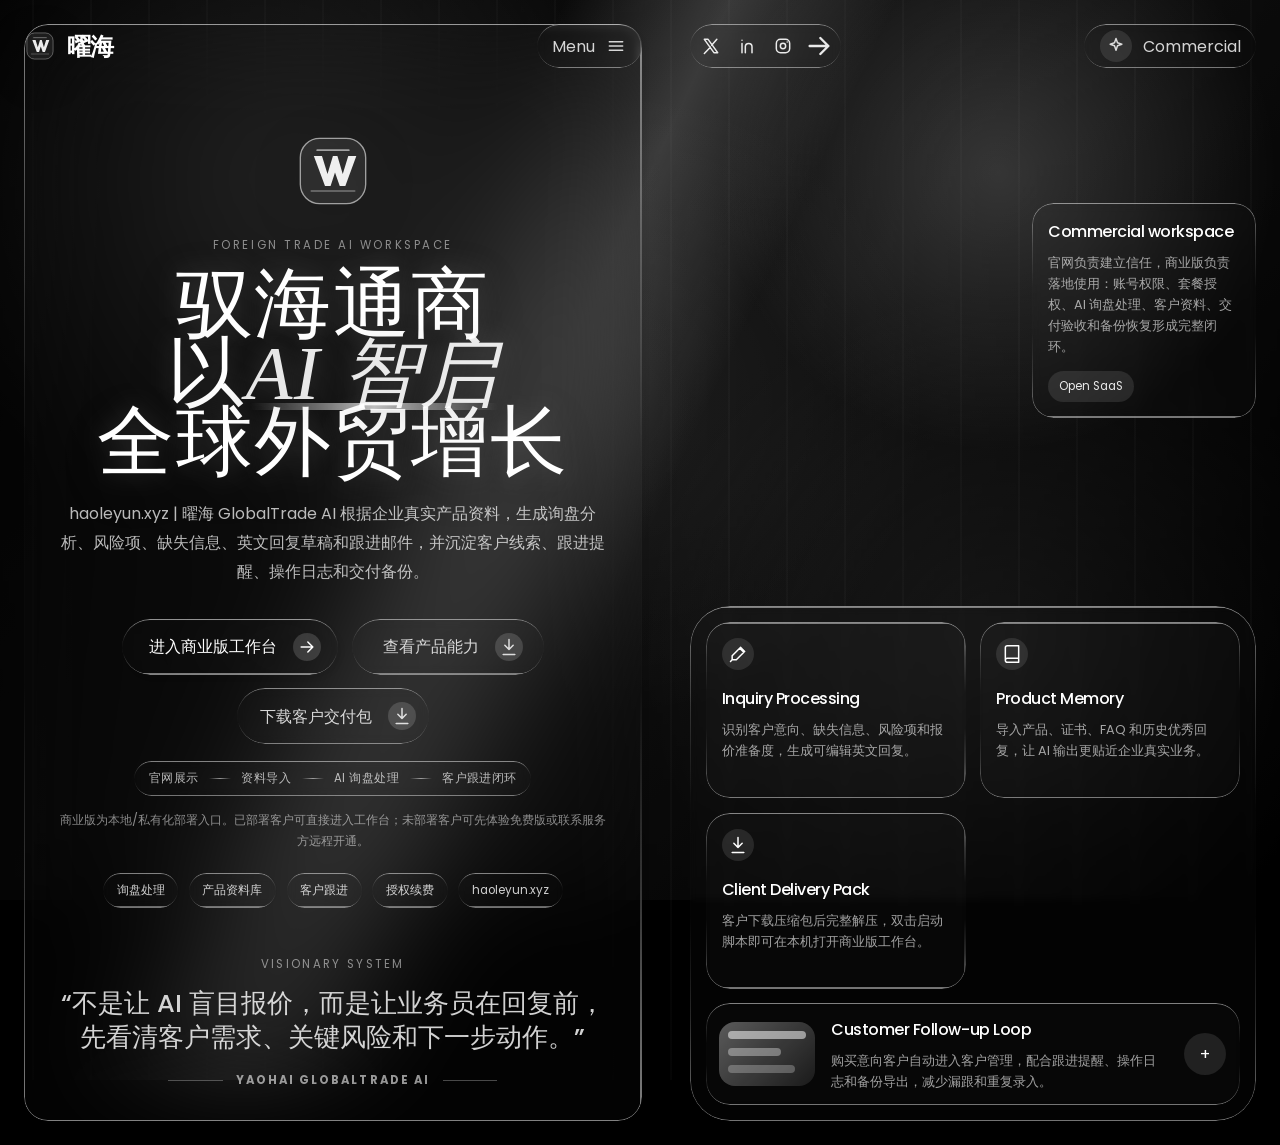
==== index.html @ 6eb07554 "Add product capability page" ====
<!doctype html>
<html lang="zh-CN">
<head>
  <meta charset="utf-8">
  <meta name="viewport" content="width=device-width, initial-scale=1">
  <title>曜海 GlobalTrade AI - 外贸业务员 AI 工作台</title>
  <meta name="description" content="曜海 GlobalTrade AI 是面向小外贸团队的外贸业务员 AI 工作台，支持询盘分析、产品资料库、英文回复、客户跟进、日志备份、本地部署，并提供企业定制 AI 智能体服务。">
  <meta name="keywords" content="曜海,GlobalTrade AI,外贸AI,外贸业务员AI,询盘处理AI,客户跟进AI,企业AI智能体定制,本地部署AI工作台,外贸SaaS">
  <meta name="robots" content="index,follow,max-image-preview:large">
  <link rel="canonical" href="https://haoleyun.xyz/">
  <meta property="og:type" content="website">
  <meta property="og:site_name" content="曜海 GlobalTrade AI">
  <meta property="og:title" content="曜海 GlobalTrade AI - 外贸业务员 AI 工作台">
  <meta property="og:description" content="根据企业真实产品资料生成询盘分析、风险项、英文回复草稿和客户跟进提醒，并支持企业定制 AI 智能体。">
  <meta property="og:url" content="https://haoleyun.xyz/">
  <meta property="og:image" content="https://haoleyun.xyz/logo.svg">
  <meta name="twitter:card" content="summary_large_image">
  <link rel="preconnect" href="https://fonts.googleapis.com">
  <link rel="preconnect" href="https://fonts.gstatic.com" crossorigin>
  <link href="https://fonts.googleapis.com/css2?family=Poppins:wght@400;500;600;700&family=Source+Serif+4:ital,wght@1,500;1,600&display=swap" rel="stylesheet">
  <link rel="stylesheet" href="./styles.css">
  <script type="application/ld+json">
  {
    "@context": "https://schema.org",
    "@type": "SoftwareApplication",
    "name": "曜海 GlobalTrade AI",
    "applicationCategory": "BusinessApplication",
    "operatingSystem": "Windows",
    "url": "https://haoleyun.xyz/",
    "description": "面向小外贸团队的外贸业务员 AI 工作台，提供询盘分析、产品资料库、英文回复、客户跟进、日志备份、本地部署和企业定制 AI 智能体服务。",
    "offers": {
      "@type": "Offer",
      "priceCurrency": "CNY",
      "availability": "https://schema.org/InStock"
    },
    "provider": {
      "@type": "Organization",
      "name": "曜海 GlobalTrade AI"
    }
  }
  </script>
</head>
<body>
  <video class="bg-video" autoplay loop muted playsinline>
    <source src="https://d8j0ntlcm91z4.cloudfront.net/user_38xzZboKViGWJOttwIXH07lWA1P/hf_20260315_073750_51473149-4350-4920-ae24-c8214286f323.mp4" type="video/mp4">
  </video>
  <div class="bg-fallback" aria-hidden="true"></div>
  <div class="shade" aria-hidden="true"></div>
  <div class="cursor-spotlight" id="cursorSpotlight" aria-hidden="true"></div>

  <main class="page">
    <section class="left-panel">
      <div class="liquid-glass-strong left-glass"></div>
      <nav class="nav">
        <a class="brand" href="#">
          <img src="./logo.svg" width="32" height="32" alt="曜海 GlobalTrade AI">
          <span>曜海</span>
        </a>
        <button class="liquid-glass nav-pill" type="button" aria-label="打开菜单">
          <span>Menu</span>
          <svg viewBox="0 0 24 24" aria-hidden="true"><path d="M4 7h16M4 12h16M4 17h16"/></svg>
        </button>
      </nav>

      <div class="hero-copy">
        <img class="hero-logo" src="./logo.svg" width="80" height="80" alt="">
        <p class="eyebrow">Foreign Trade AI Workspace</p>
        <h1 class="hero-slogan">
          驭海通商<br>
          以<em>AI 智启</em><br>
          全球外贸增长
        </h1>
        <p class="lead">
          haoleyun.xyz | 曜海 GlobalTrade AI 根据企业真实产品资料，生成询盘分析、风险项、缺失信息、英文回复草稿和跟进邮件，并沉淀客户线索、跟进提醒、操作日志和交付备份。
        </p>
        <div class="cta-row">
          <a class="liquid-glass-strong cta primary-cta commercial-link" href="http://127.0.0.1:8787/?from=website-commercial" target="_blank" rel="noopener">
            <span>进入商业版工作台</span>
            <span class="icon-circle">
              <svg viewBox="0 0 24 24" aria-hidden="true"><path d="M5 12h14M13 6l6 6-6 6"/></svg>
            </span>
          </a>
          <a class="liquid-glass cta secondary-cta" href="./product.html">
            <span>查看产品能力</span>
            <span class="icon-circle">
              <svg viewBox="0 0 24 24" aria-hidden="true"><path d="M12 3v12M7 10l5 5 5-5M5 21h14"/></svg>
            </span>
          </a>
          <a class="liquid-glass cta secondary-cta" href="./downloads/yaohai-globaltrade-ai-commercial.zip" download>
            <span>下载客户交付包</span>
            <span class="icon-circle">
              <svg viewBox="0 0 24 24" aria-hidden="true"><path d="M12 3v12M7 10l5 5 5-5M5 21h14"/></svg>
            </span>
          </a>
        </div>
        <div class="launch-strip liquid-glass" aria-label="商业版闭环">
          <span>官网展示</span>
          <i></i>
          <span>资料导入</span>
          <i></i>
          <span>AI 询盘处理</span>
          <i></i>
          <span>客户跟进闭环</span>
        </div>
        <p class="deploy-note">商业版为本地/私有化部署入口。已部署客户可直接进入工作台；未部署客户可先体验免费版或联系服务方远程开通。</p>
        <div class="pills">
          <span class="liquid-glass">询盘处理</span>
          <span class="liquid-glass">产品资料库</span>
          <span class="liquid-glass">客户跟进</span>
          <span class="liquid-glass">授权续费</span>
          <span class="liquid-glass">haoleyun.xyz</span>
        </div>
      </div>

      <footer class="quote">
        <p class="label">VISIONARY SYSTEM</p>
        <blockquote>
          “不是让 AI 盲目报价，而是让业务员在回复前，先看清客户需求、关键风险和下一步动作。”
        </blockquote>
        <div class="author"><span></span><strong>YAOHAI GLOBALTRADE AI</strong><span></span></div>
      </footer>
    </section>

    <section class="right-panel" id="product-capabilities" aria-label="产品能力展示">
      <header class="right-top">
        <div class="liquid-glass social">
          <a href="#" aria-label="Twitter"><svg viewBox="0 0 24 24"><path d="M4 4l11.5 16H20L8.5 4H4Zm15 0l-6.2 7.1M11.2 13.4L4 21"/></svg></a>
          <a href="#" aria-label="LinkedIn"><svg viewBox="0 0 24 24"><path d="M6 9v11M6 5v.1M10 20v-7a4 4 0 0 1 8 0v7"/></svg></a>
          <a href="#" aria-label="Instagram"><svg viewBox="0 0 24 24"><rect x="4" y="4" width="16" height="16" rx="5"/><circle cx="12" cy="12" r="3.2"/><path d="M17 7.2v.1"/></svg></a>
          <svg class="arrow" viewBox="0 0 24 24"><path d="M5 12h14M13 6l6 6-6 6"/></svg>
        </div>
        <button class="liquid-glass account" type="button">
          <span class="icon-circle"><svg viewBox="0 0 24 24"><path d="M12 3l1.8 5.2L19 10l-5.2 1.8L12 17l-1.8-5.2L5 10l5.2-1.8L12 3Z"/></svg></span>
          <span>Commercial</span>
        </button>
      </header>

      <article class="liquid-glass community">
        <h2>Commercial workspace</h2>
        <p>官网负责建立信任，商业版负责落地使用：账号权限、套餐授权、AI 询盘处理、客户资料、交付验收和备份恢复形成完整闭环。</p>
        <a class="mini-link commercial-link" href="http://127.0.0.1:8787/?from=website-card" target="_blank" rel="noopener">Open SaaS</a>
      </article>

      <div class="feature-wrap liquid-glass">
        <div class="feature-grid">
          <article class="liquid-glass feature">
            <span class="icon-circle"><svg viewBox="0 0 24 24"><path d="M15 4l5 5M14 5l5 5-9 9H5v-5l9-9ZM5 19l-2 2"/></svg></span>
            <h3>Inquiry Processing</h3>
            <p>识别客户意向、缺失信息、风险项和报价准备度，生成可编辑英文回复。</p>
          </article>
          <article class="liquid-glass feature">
            <span class="icon-circle"><svg viewBox="0 0 24 24"><path d="M4 19.5A2.5 2.5 0 0 1 6.5 17H20M4 4.5A2.5 2.5 0 0 1 6.5 2H20v20H6.5A2.5 2.5 0 0 1 4 19.5v-15Z"/></svg></span>
            <h3>Product Memory</h3>
            <p>导入产品、证书、FAQ 和历史优秀回复，让 AI 输出更贴近企业真实业务。</p>
          </article>
          <article class="liquid-glass feature">
            <span class="icon-circle"><svg viewBox="0 0 24 24"><path d="M12 3v12M7 10l5 5 5-5M5 21h14"/></svg></span>
            <h3>Client Delivery Pack</h3>
            <p>客户下载压缩包后完整解压，双击启动脚本即可在本机打开商业版工作台。</p>
          </article>
        </div>
        <article class="liquid-glass bottom-card">
          <div class="mini-screen" aria-hidden="true">
            <span></span><span></span><span></span>
          </div>
          <div>
            <h3>Customer Follow-up Loop</h3>
            <p>购买意向客户自动进入客户管理，配合跟进提醒、操作日志和备份导出，减少漏跟和重复录入。</p>
          </div>
          <a class="plus commercial-link" href="http://127.0.0.1:8787/?from=website-loop" target="_blank" rel="noopener" aria-label="进入商业版">+</a>
        </article>
      </div>
    </section>
  </main>

  <div class="commercial-modal" id="commercialModal" aria-hidden="true">
    <div class="commercial-card liquid-glass-strong" role="dialog" aria-modal="true" aria-labelledby="commercialModalTitle">
      <button class="modal-close" id="commercialClose" type="button" aria-label="关闭">×</button>
      <p class="eyebrow">Commercial Access</p>
      <h2 id="commercialModalTitle">商业版需要先完成本地部署</h2>
      <p>如果这台电脑已经启动曜海商业版服务，可以继续进入本机工作台；如果尚未部署，可先查看产品能力，或联系服务方获取客户交付包与远程开通支持。</p>
      <div class="contact-grid">
        <span>微信：ch13953053768</span>
        <span>微信：z13793338248</span>
        <span>电话：13793338248</span>
      </div>
      <div class="modal-actions">
        <a class="liquid-glass-strong cta primary-cta" id="continueCommercial" href="http://127.0.0.1:8787/?from=website-modal" target="_blank" rel="noopener">
          <span>已部署，继续进入</span>
          <span class="icon-circle"><svg viewBox="0 0 24 24" aria-hidden="true"><path d="M5 12h14M13 6l6 6-6 6"/></svg></span>
        </a>
        <a class="liquid-glass cta secondary-cta" href="./product.html">
          <span>查看产品能力</span>
          <span class="icon-circle"><svg viewBox="0 0 24 24" aria-hidden="true"><path d="M12 3v12M7 10l5 5 5-5M5 21h14"/></svg></span>
        </a>
        <a class="liquid-glass cta secondary-cta" href="./downloads/yaohai-globaltrade-ai-commercial.zip" download>
          <span>下载客户交付包</span>
          <span class="icon-circle"><svg viewBox="0 0 24 24" aria-hidden="true"><path d="M12 3v12M7 10l5 5 5-5M5 21h14"/></svg></span>
        </a>
      </div>
    </div>
  </div>

  <script src="./spotlight.js"></script>
  <script src="./commercial-link.js"></script>
</body>
</html>
---- styles.css ----
:root {
  --radius: 1rem;
  --background: 0 0% 0%;
  --foreground: 0 0% 100%;
  --muted: 0 0% 80%;
  --dim: 0 0% 60%;
  --faint: 0 0% 50%;
  --font-display: "Poppins", "Microsoft YaHei", sans-serif;
  --font-serif: "Source Serif 4", Georgia, serif;
  --font-calligraphy: "叶根友行书", "叶根友毛笔行书2.0版", "YeGenYou", "STXingkai", "华文行楷", "KaiTi", serif;
}

* {
  box-sizing: border-box;
}

html,
body {
  width: 100%;
  min-height: 100%;
}

body {
  margin: 0;
  overflow-x: hidden;
  color: hsl(var(--foreground));
  font-family: var(--font-display);
  background: hsl(var(--background));
}

a {
  color: inherit;
  text-decoration: none;
}

button {
  font: inherit;
}

svg {
  width: 20px;
  height: 20px;
  fill: none;
  stroke: currentColor;
  stroke-width: 1.8;
  stroke-linecap: round;
  stroke-linejoin: round;
}

.bg-video,
.bg-fallback,
.shade,
.cursor-spotlight {
  position: fixed;
  inset: 0;
}

.shade::before,
.shade::after {
  content: "";
  position: absolute;
  inset: -20%;
  pointer-events: none;
}

.shade::before {
  background:
    linear-gradient(115deg, transparent 0 38%, rgba(255,255,255,.18) 45%, transparent 52%),
    repeating-linear-gradient(90deg, transparent 0 56px, rgba(255,255,255,.045) 57px, transparent 58px);
  mix-blend-mode: screen;
  animation: techSweep 7s linear infinite;
}

.shade::after {
  background:
    radial-gradient(circle at 70% 28%, rgba(255,255,255,.16), transparent 18%),
    linear-gradient(180deg, transparent, rgba(0,0,0,.45));
  mix-blend-mode: screen;
}

@keyframes techSweep {
  from { transform: translateX(-28%) skewX(-8deg); }
  to { transform: translateX(28%) skewX(-8deg); }
}

.bg-video {
  z-index: 0;
  width: 100%;
  height: 100%;
  object-fit: cover;
  filter: grayscale(1) contrast(1.08) brightness(.72);
}

.bg-fallback {
  z-index: -1;
  background:
    radial-gradient(circle at 20% 20%, rgba(255,255,255,.20), transparent 28%),
    radial-gradient(circle at 78% 72%, rgba(255,255,255,.12), transparent 30%),
    linear-gradient(135deg, #050505, #1a1a1a 52%, #000);
}

.shade {
  z-index: 1;
  background:
    linear-gradient(90deg, rgba(0,0,0,.58), rgba(0,0,0,.14) 54%, rgba(0,0,0,.48)),
    radial-gradient(circle at 48% 45%, rgba(255,255,255,.06), transparent 38%);
  pointer-events: none;
}

.cursor-spotlight {
  --spotlight-x: -999px;
  --spotlight-y: -999px;
  z-index: 2;
  pointer-events: none;
  opacity: 0;
  transition: opacity .28s ease;
  background:
    radial-gradient(
      300px circle at var(--spotlight-x) var(--spotlight-y),
      rgba(255,255,255,.34) 0%,
      rgba(255,255,255,.25) 34%,
      rgba(255,255,255,.13) 52%,
      rgba(255,255,255,.05) 70%,
      transparent 100%
    );
  mix-blend-mode: screen;
  backdrop-filter: brightness(1.24) contrast(1.05) saturate(1.08);
  -webkit-mask-image:
    radial-gradient(
      300px circle at var(--spotlight-x) var(--spotlight-y),
      rgba(0,0,0,1) 0%,
      rgba(0,0,0,1) 38%,
      rgba(0,0,0,.78) 56%,
      rgba(0,0,0,.28) 78%,
      transparent 100%
    );
  mask-image:
    radial-gradient(
      300px circle at var(--spotlight-x) var(--spotlight-y),
      rgba(0,0,0,1) 0%,
      rgba(0,0,0,1) 38%,
      rgba(0,0,0,.78) 56%,
      rgba(0,0,0,.28) 78%,
      transparent 100%
    );
}

.cursor-spotlight.is-active {
  opacity: 1;
}

.page {
  position: relative;
  z-index: 10;
  display: flex;
  min-height: 100vh;
}

.left-panel,
.right-panel {
  position: relative;
  min-height: 100vh;
  padding: 1.5rem;
}

.left-panel {
  width: 52%;
  display: flex;
  flex-direction: column;
}

.right-panel {
  width: 48%;
  display: flex;
  flex-direction: column;
}

.liquid-glass,
.liquid-glass-strong {
  position: relative;
  overflow: hidden;
  border: none;
  isolation: isolate;
  background: rgba(255, 255, 255, 0.01);
  background-blend-mode: luminosity;
}

.liquid-glass {
  backdrop-filter: blur(4px);
  box-shadow: inset 0 1px 1px rgba(255,255,255,0.1);
}

.liquid-glass-strong {
  backdrop-filter: blur(50px);
  box-shadow: 4px 4px 4px rgba(0,0,0,0.05), inset 0 1px 1px rgba(255,255,255,0.15);
}

.liquid-glass::before,
.liquid-glass-strong::before {
  content: "";
  position: absolute;
  inset: 0;
  z-index: -1;
  padding: 1.4px;
  border-radius: inherit;
  pointer-events: none;
  -webkit-mask:
    linear-gradient(#fff 0 0) content-box,
    linear-gradient(#fff 0 0);
  -webkit-mask-composite: xor;
  mask-composite: exclude;
}

.liquid-glass::before {
  background: linear-gradient(180deg, rgba(255,255,255,0.45) 0%, rgba(255,255,255,0.15) 20%, transparent 40%, transparent 60%, rgba(255,255,255,0.15) 80%, rgba(255,255,255,0.45) 100%);
}

.liquid-glass-strong::before {
  background: linear-gradient(180deg, rgba(255,255,255,0.5) 0%, rgba(255,255,255,0.2) 20%, transparent 40%, transparent 60%, rgba(255,255,255,0.2) 80%, rgba(255,255,255,0.5) 100%);
}

.left-glass {
  position: absolute;
  inset: 1.5rem;
  z-index: -1;
  border-radius: 1.5rem;
}

.nav,
.right-top {
  display: flex;
  align-items: center;
  justify-content: space-between;
  gap: 1rem;
}

.brand {
  display: inline-flex;
  align-items: center;
  gap: .7rem;
  font-size: 1.5rem;
  font-weight: 600;
  letter-spacing: -0.06em;
}

.brand img,
.hero-logo {
  filter: drop-shadow(0 12px 28px rgba(0,0,0,.32));
}

.nav-pill,
.account,
.social {
  display: inline-flex;
  align-items: center;
  justify-content: center;
  gap: .7rem;
  min-height: 44px;
  padding: 0 .95rem;
  border-radius: 999px;
  color: rgba(255,255,255,.82);
  background-color: transparent;
  cursor: pointer;
  transition: transform .22s ease, color .22s ease;
}

.nav-pill:hover,
.account:hover,
.social a:hover,
.cta:hover,
.plus:hover {
  transform: scale(1.05);
}

.nav-pill:active,
.account:active,
.cta:active,
.plus:active {
  transform: scale(.95);
}

.hero-copy {
  flex: 1;
  display: flex;
  flex-direction: column;
  align-items: center;
  justify-content: center;
  text-align: center;
  padding: 7vh 2rem 3rem;
}

.hero-logo {
  width: 80px;
  height: 80px;
  margin-bottom: 1.6rem;
}

.eyebrow {
  margin: 0 0 1rem;
  color: rgba(255,255,255,.5);
  font-size: .72rem;
  letter-spacing: .22em;
  text-transform: uppercase;
}

h1 {
  max-width: 850px;
  margin: 0;
  color: #fff;
  font-size: clamp(3.8rem, 6vw, 6rem);
  line-height: .9;
  font-weight: 500;
  letter-spacing: -0.06em;
}

.hero-slogan {
  font-family: var(--font-calligraphy);
  font-weight: 500;
  letter-spacing: .02em;
  text-shadow:
    0 0 24px rgba(255,255,255,.18),
    0 12px 42px rgba(0,0,0,.38);
}

.hero-slogan em {
  position: relative;
  font-family: var(--font-calligraphy);
  color: rgba(255,255,255,.9);
}

.hero-slogan em::after {
  content: "";
  position: absolute;
  left: 2%;
  right: 0;
  bottom: .08em;
  height: .08em;
  background: linear-gradient(90deg, transparent, rgba(255,255,255,.7), transparent);
  filter: blur(.5px);
}

h1 em,
h2 em,
h3 em {
  font-family: var(--font-serif);
  color: rgba(255,255,255,.8);
  font-style: italic;
}

.lead {
  max-width: 690px;
  margin: 1.45rem auto 0;
  color: rgba(255,255,255,.72);
  line-height: 1.8;
  font-size: 1rem;
}

.cta-row {
  display: flex;
  flex-wrap: wrap;
  justify-content: center;
  gap: .85rem;
  margin-top: 2rem;
}

.cta {
  display: inline-flex;
  align-items: center;
  justify-content: center;
  gap: 1rem;
  min-height: 56px;
  padding: .55rem .72rem .55rem 1.35rem;
  border-radius: 999px;
  color: #fff;
  transition: transform .22s ease;
}

.primary-cta {
  min-width: 13.5rem;
}

.secondary-cta {
  min-width: 12rem;
  color: rgba(255,255,255,.82);
}

.icon-circle {
  width: 2rem;
  height: 2rem;
  display: inline-flex;
  align-items: center;
  justify-content: center;
  flex: 0 0 auto;
  border-radius: 999px;
  background: rgba(255,255,255,.1);
}

.cta .icon-circle {
  width: 1.75rem;
  height: 1.75rem;
  background: rgba(255,255,255,.15);
}

.launch-strip {
  display: inline-flex;
  align-items: center;
  justify-content: center;
  gap: .65rem;
  margin-top: 1.05rem;
  padding: .58rem .9rem;
  border-radius: 999px;
  color: rgba(255,255,255,.7);
  font-size: .72rem;
  letter-spacing: .04em;
}

.launch-strip i {
  width: 22px;
  height: 1px;
  background: linear-gradient(90deg, transparent, rgba(255,255,255,.55), transparent);
}

.deploy-note {
  max-width: 620px;
  margin: .78rem auto 0;
  color: rgba(255,255,255,.52);
  font-size: .78rem;
  line-height: 1.7;
}

.pills {
  display: flex;
  flex-wrap: wrap;
  justify-content: center;
  gap: .65rem;
  margin-top: 1.35rem;
}

.pills span {
  padding: .56rem .86rem;
  border-radius: 999px;
  color: rgba(255,255,255,.8);
  font-size: .74rem;
}

.quote {
  padding: 0 2rem 2rem;
  text-align: center;
}

.quote .label {
  margin: 0 0 .8rem;
  color: rgba(255,255,255,.5);
  font-size: .72rem;
  letter-spacing: .2em;
}

blockquote {
  max-width: 680px;
  margin: 0 auto;
  color: rgba(255,255,255,.82);
  font-size: clamp(1.25rem, 2vw, 1.85rem);
  line-height: 1.35;
  font-weight: 500;
}

.author {
  display: flex;
  align-items: center;
  justify-content: center;
  gap: .8rem;
  margin-top: 1.1rem;
  color: rgba(255,255,255,.58);
  font-size: .72rem;
  letter-spacing: .18em;
}

.author span {
  width: 3.4rem;
  height: 1px;
  background: rgba(255,255,255,.28);
}

.social {
  gap: .25rem;
  padding: .35rem;
}

.social a,
.arrow {
  width: 2rem;
  height: 2rem;
  display: inline-flex;
  align-items: center;
  justify-content: center;
  color: rgba(255,255,255,.9);
  transition: transform .22s ease, color .22s ease;
}

.social a:hover {
  color: rgba(255,255,255,.78);
}

.community {
  width: 14rem;
  margin-top: 15vh;
  margin-left: auto;
  padding: 1rem;
  border-radius: 1.35rem;
}

.community h2,
.feature h3,
.bottom-card h3 {
  margin: 0;
  font-size: 1rem;
  font-weight: 500;
  letter-spacing: -0.03em;
}

.community p,
.feature p,
.bottom-card p {
  margin: .5rem 0 0;
  color: rgba(255,255,255,.62);
  font-size: .8rem;
  line-height: 1.65;
}

.mini-link {
  display: inline-flex;
  margin-top: .85rem;
  padding: .42rem .68rem;
  border-radius: 999px;
  color: rgba(255,255,255,.9);
  font-size: .72rem;
  background: rgba(255,255,255,.1);
  transition: transform .22s ease, background .22s ease;
}

.mini-link:hover {
  transform: translateY(-1px);
  background: rgba(255,255,255,.16);
}

.feature-wrap {
  margin-top: auto;
  padding: 1rem;
  border-radius: 2.5rem;
}

.feature-grid {
  display: grid;
  grid-template-columns: 1fr 1fr;
  gap: .9rem;
}

.feature {
  min-height: 11rem;
  padding: 1rem;
  border-radius: 1.5rem;
}

.feature .icon-circle {
  margin-bottom: 1rem;
}

.bottom-card {
  display: grid;
  grid-template-columns: 96px 1fr 42px;
  gap: 1rem;
  align-items: center;
  margin-top: .9rem;
  padding: .85rem;
  border-radius: 1.5rem;
}

.mini-screen {
  width: 96px;
  height: 64px;
  display: grid;
  gap: 5px;
  padding: .55rem;
  border-radius: 1rem;
  background:
    linear-gradient(135deg, rgba(255,255,255,.28), transparent),
    rgba(255,255,255,.08);
}

.mini-screen span {
  display: block;
  height: 8px;
  border-radius: 999px;
  background: rgba(255,255,255,.52);
}

.mini-screen span:nth-child(2) {
  width: 68%;
  background: rgba(255,255,255,.35);
}

.mini-screen span:nth-child(3) {
  width: 86%;
  background: rgba(255,255,255,.25);
}

.plus {
  width: 42px;
  height: 42px;
  display: inline-flex;
  align-items: center;
  justify-content: center;
  border: none;
  border-radius: 999px;
  color: #fff;
  background: rgba(255,255,255,.1);
  cursor: pointer;
  transition: transform .22s ease;
}

.commercial-modal {
  position: fixed;
  inset: 0;
  z-index: 80;
  display: grid;
  place-items: center;
  padding: 1.25rem;
  background: rgba(0,0,0,.58);
  backdrop-filter: blur(14px);
  opacity: 0;
  pointer-events: none;
  transition: opacity .22s ease;
}

.commercial-modal.is-open {
  opacity: 1;
  pointer-events: auto;
}

.commercial-card {
  width: min(100%, 620px);
  padding: 1.45rem;
  border-radius: 1.5rem;
  color: #fff;
  transform: translateY(14px) scale(.98);
  transition: transform .22s ease;
}

.commercial-modal.is-open .commercial-card {
  transform: translateY(0) scale(1);
}

.commercial-card h2 {
  margin: 0;
  font-size: clamp(1.6rem, 4vw, 2.35rem);
  font-weight: 500;
  letter-spacing: -0.04em;
}

.commercial-card p:not(.eyebrow) {
  margin: 1rem 0 0;
  color: rgba(255,255,255,.72);
  line-height: 1.8;
}

.modal-close {
  position: absolute;
  top: .9rem;
  right: .9rem;
  width: 42px;
  height: 42px;
  border: none;
  border-radius: 999px;
  color: #fff;
  background: rgba(255,255,255,.1);
  cursor: pointer;
}

.contact-grid {
  display: grid;
  grid-template-columns: repeat(3, 1fr);
  gap: .65rem;
  margin-top: 1.1rem;
}

.contact-grid span {
  min-height: 44px;
  display: flex;
  align-items: center;
  justify-content: center;
  padding: .55rem .7rem;
  border-radius: 999px;
  color: rgba(255,255,255,.78);
  background: rgba(255,255,255,.08);
  font-size: .82rem;
}

.modal-actions {
  display: flex;
  flex-wrap: wrap;
  gap: .8rem;
  margin-top: 1.25rem;
}

@media (max-width: 1024px) {
  .page {
    display: block;
  }

  .left-panel {
    width: 100%;
    min-height: 100vh;
    padding: 1rem;
  }

  .left-glass {
    inset: 1rem;
    border-radius: 1.35rem;
  }

  .right-panel {
    display: none;
  }

  .hero-copy {
    padding-inline: 1.25rem;
  }

  .cta-row {
    width: 100%;
  }

  .cta {
    min-width: min(100%, 18rem);
  }

  h1 {
    font-size: clamp(3.05rem, 14vw, 5.1rem);
  }
}

@media (max-width: 560px) {
  .brand span {
    font-size: 1.2rem;
  }

  .nav-pill span {
    display: none;
  }

  .quote {
    padding-inline: 1.1rem;
  }

  .launch-strip {
    width: 100%;
    max-width: 21rem;
    gap: .42rem;
    padding-inline: .65rem;
    font-size: .66rem;
  }

  .launch-strip i {
    width: 12px;
  }

  .deploy-note {
    font-size: .72rem;
  }

  .contact-grid {
    grid-template-columns: 1fr;
  }

  .modal-actions .cta {
    width: 100%;
  }

  .author span {
    width: 1.7rem;
  }
}
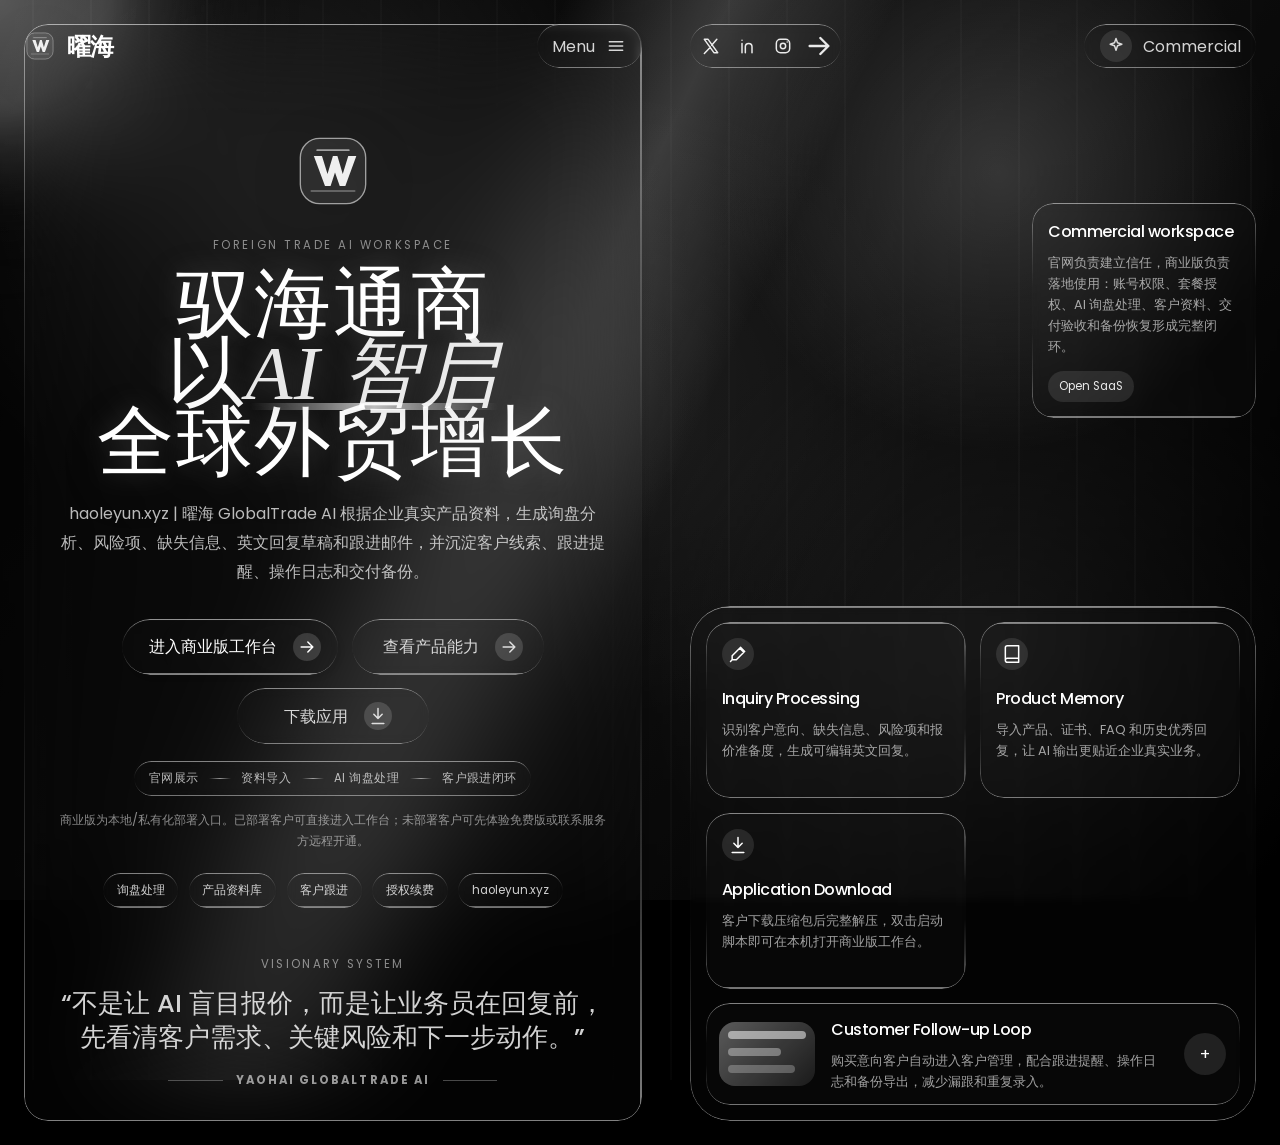
==== commit 17571154: "Polish product page and download copy" ====
--- a/index.html
+++ b/index.html
@@ -80,14 +80,14 @@
               <svg viewBox="0 0 24 24" aria-hidden="true"><path d="M5 12h14M13 6l6 6-6 6"/></svg>
             </span>
           </a>
-          <a class="liquid-glass cta secondary-cta" href="./product.html">
+          <a class="liquid-glass cta secondary-cta" href="./product">
             <span>查看产品能力</span>
             <span class="icon-circle">
-              <svg viewBox="0 0 24 24" aria-hidden="true"><path d="M12 3v12M7 10l5 5 5-5M5 21h14"/></svg>
+              <svg viewBox="0 0 24 24" aria-hidden="true"><path d="M5 12h14M13 6l6 6-6 6"/></svg>
             </span>
           </a>
           <a class="liquid-glass cta secondary-cta" href="./downloads/yaohai-globaltrade-ai-commercial.zip" download>
-            <span>下载客户交付包</span>
+            <span>下载应用</span>
             <span class="icon-circle">
               <svg viewBox="0 0 24 24" aria-hidden="true"><path d="M12 3v12M7 10l5 5 5-5M5 21h14"/></svg>
             </span>
@@ -155,7 +155,7 @@
           </article>
           <article class="liquid-glass feature">
             <span class="icon-circle"><svg viewBox="0 0 24 24"><path d="M12 3v12M7 10l5 5 5-5M5 21h14"/></svg></span>
-            <h3>Client Delivery Pack</h3>
+            <h3>Application Download</h3>
             <p>客户下载压缩包后完整解压，双击启动脚本即可在本机打开商业版工作台。</p>
           </article>
         </div>
@@ -178,7 +178,7 @@
       <button class="modal-close" id="commercialClose" type="button" aria-label="关闭">×</button>
       <p class="eyebrow">Commercial Access</p>
       <h2 id="commercialModalTitle">商业版需要先完成本地部署</h2>
-      <p>如果这台电脑已经启动曜海商业版服务，可以继续进入本机工作台；如果尚未部署，可先查看产品能力，或联系服务方获取客户交付包与远程开通支持。</p>
+      <p>如果这台电脑已经启动曜海商业版服务，可以继续进入本机工作台；如果尚未部署，可先查看产品能力，或联系服务方获取应用安装包与远程开通支持。</p>
       <div class="contact-grid">
         <span>微信：ch13953053768</span>
         <span>微信：z13793338248</span>
@@ -189,12 +189,12 @@
           <span>已部署，继续进入</span>
           <span class="icon-circle"><svg viewBox="0 0 24 24" aria-hidden="true"><path d="M5 12h14M13 6l6 6-6 6"/></svg></span>
         </a>
-        <a class="liquid-glass cta secondary-cta" href="./product.html">
+        <a class="liquid-glass cta secondary-cta" href="./product">
           <span>查看产品能力</span>
-          <span class="icon-circle"><svg viewBox="0 0 24 24" aria-hidden="true"><path d="M12 3v12M7 10l5 5 5-5M5 21h14"/></svg></span>
+          <span class="icon-circle"><svg viewBox="0 0 24 24" aria-hidden="true"><path d="M5 12h14M13 6l6 6-6 6"/></svg></span>
         </a>
         <a class="liquid-glass cta secondary-cta" href="./downloads/yaohai-globaltrade-ai-commercial.zip" download>
-          <span>下载客户交付包</span>
+          <span>下载应用</span>
           <span class="icon-circle"><svg viewBox="0 0 24 24" aria-hidden="true"><path d="M12 3v12M7 10l5 5 5-5M5 21h14"/></svg></span>
         </a>
       </div>
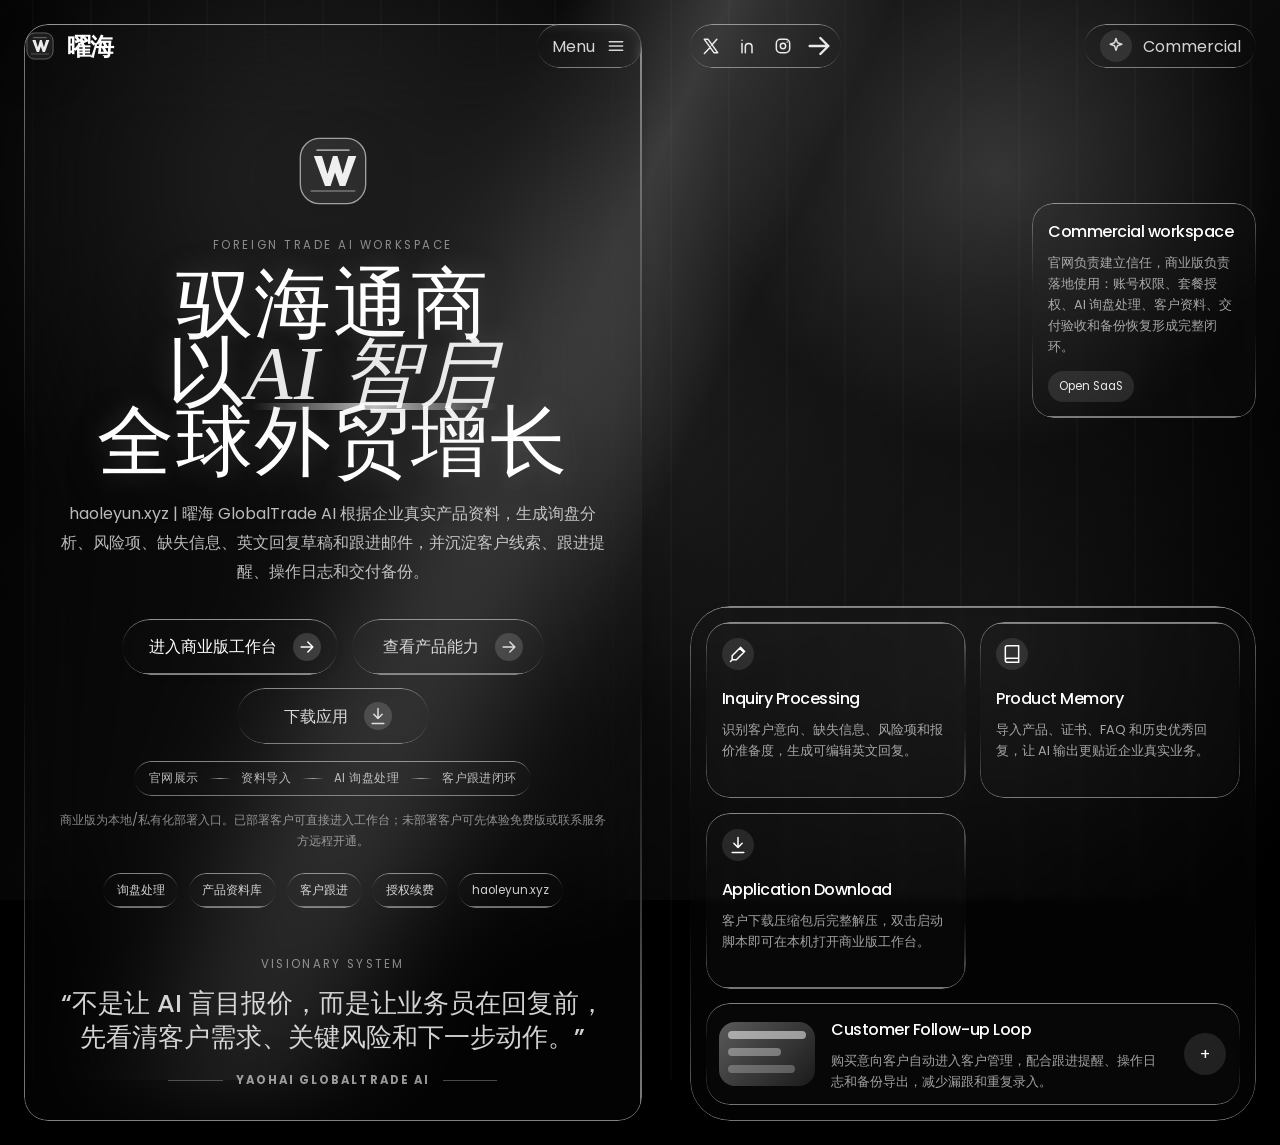
==== commit b5415e23: "Upgrade commercial package to V1.0.9" ====
--- a/index.html
+++ b/index.html
@@ -86,7 +86,7 @@
               <svg viewBox="0 0 24 24" aria-hidden="true"><path d="M5 12h14M13 6l6 6-6 6"/></svg>
             </span>
           </a>
-          <a class="liquid-glass cta secondary-cta" href="./downloads/yaohai-globaltrade-ai-commercial.zip" download>
+          <a class="liquid-glass cta secondary-cta" href="./downloads/YaoHai_GlobalTrade_AI_Commercial_V1.0.9.zip" download>
             <span>下载应用</span>
             <span class="icon-circle">
               <svg viewBox="0 0 24 24" aria-hidden="true"><path d="M12 3v12M7 10l5 5 5-5M5 21h14"/></svg>
@@ -193,7 +193,7 @@
           <span>查看产品能力</span>
           <span class="icon-circle"><svg viewBox="0 0 24 24" aria-hidden="true"><path d="M5 12h14M13 6l6 6-6 6"/></svg></span>
         </a>
-        <a class="liquid-glass cta secondary-cta" href="./downloads/yaohai-globaltrade-ai-commercial.zip" download>
+        <a class="liquid-glass cta secondary-cta" href="./downloads/YaoHai_GlobalTrade_AI_Commercial_V1.0.9.zip" download>
           <span>下载应用</span>
           <span class="icon-circle"><svg viewBox="0 0 24 24" aria-hidden="true"><path d="M12 3v12M7 10l5 5 5-5M5 21h14"/></svg></span>
         </a>
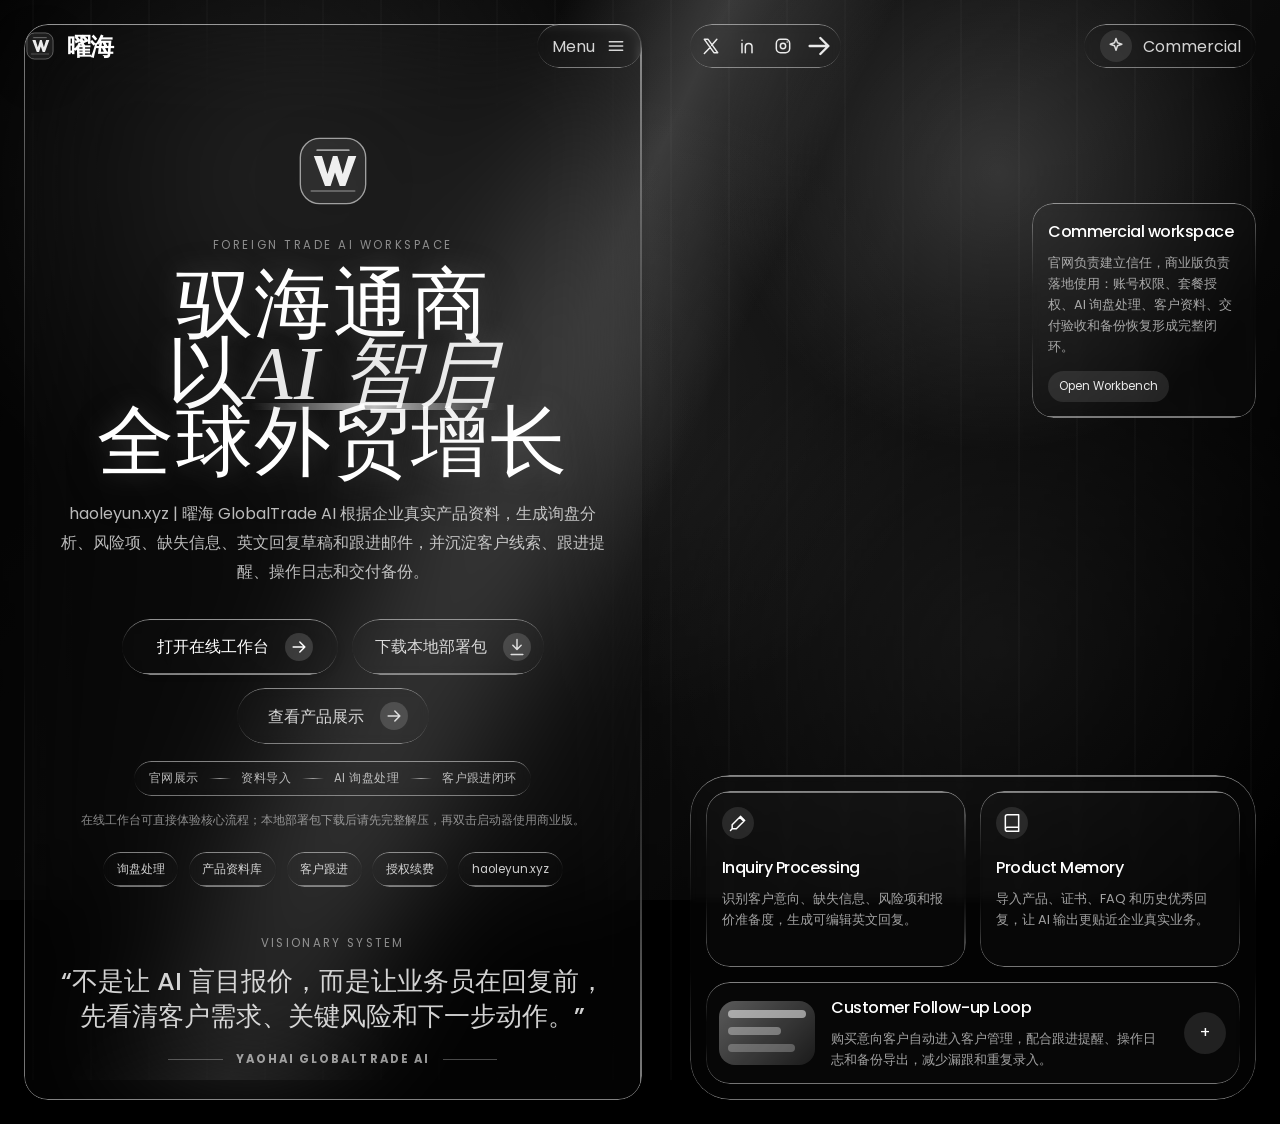
==== commit f9491d92: "Restore product showcase and public workbench" ====
--- a/index.html
+++ b/index.html
@@ -1,44 +1,14 @@
-<!doctype html>
+﻿<!doctype html>
 <html lang="zh-CN">
 <head>
   <meta charset="utf-8">
   <meta name="viewport" content="width=device-width, initial-scale=1">
   <title>曜海 GlobalTrade AI - 外贸业务员 AI 工作台</title>
-  <meta name="description" content="曜海 GlobalTrade AI 是面向小外贸团队的外贸业务员 AI 工作台，支持询盘分析、产品资料库、英文回复、客户跟进、日志备份、本地部署，并提供企业定制 AI 智能体服务。">
-  <meta name="keywords" content="曜海,GlobalTrade AI,外贸AI,外贸业务员AI,询盘处理AI,客户跟进AI,企业AI智能体定制,本地部署AI工作台,外贸SaaS">
-  <meta name="robots" content="index,follow,max-image-preview:large">
-  <link rel="canonical" href="https://haoleyun.xyz/">
-  <meta property="og:type" content="website">
-  <meta property="og:site_name" content="曜海 GlobalTrade AI">
-  <meta property="og:title" content="曜海 GlobalTrade AI - 外贸业务员 AI 工作台">
-  <meta property="og:description" content="根据企业真实产品资料生成询盘分析、风险项、英文回复草稿和客户跟进提醒，并支持企业定制 AI 智能体。">
-  <meta property="og:url" content="https://haoleyun.xyz/">
-  <meta property="og:image" content="https://haoleyun.xyz/logo.svg">
-  <meta name="twitter:card" content="summary_large_image">
+  <meta name="description" content="曜海 GlobalTrade AI，面向小外贸团队的询盘处理、产品资料库、客户跟进、授权套餐和本地部署商业工作台。">
   <link rel="preconnect" href="https://fonts.googleapis.com">
   <link rel="preconnect" href="https://fonts.gstatic.com" crossorigin>
   <link href="https://fonts.googleapis.com/css2?family=Poppins:wght@400;500;600;700&family=Source+Serif+4:ital,wght@1,500;1,600&display=swap" rel="stylesheet">
   <link rel="stylesheet" href="./styles.css">
-  <script type="application/ld+json">
-  {
-    "@context": "https://schema.org",
-    "@type": "SoftwareApplication",
-    "name": "曜海 GlobalTrade AI",
-    "applicationCategory": "BusinessApplication",
-    "operatingSystem": "Windows",
-    "url": "https://haoleyun.xyz/",
-    "description": "面向小外贸团队的外贸业务员 AI 工作台，提供询盘分析、产品资料库、英文回复、客户跟进、日志备份、本地部署和企业定制 AI 智能体服务。",
-    "offers": {
-      "@type": "Offer",
-      "priceCurrency": "CNY",
-      "availability": "https://schema.org/InStock"
-    },
-    "provider": {
-      "@type": "Organization",
-      "name": "曜海 GlobalTrade AI"
-    }
-  }
-  </script>
 </head>
 <body>
   <video class="bg-video" autoplay loop muted playsinline>
@@ -74,22 +44,22 @@
           haoleyun.xyz | 曜海 GlobalTrade AI 根据企业真实产品资料，生成询盘分析、风险项、缺失信息、英文回复草稿和跟进邮件，并沉淀客户线索、跟进提醒、操作日志和交付备份。
         </p>
         <div class="cta-row">
-          <a class="liquid-glass-strong cta primary-cta commercial-link" href="http://127.0.0.1:8787/?from=website-commercial" target="_blank" rel="noopener">
-            <span>进入商业版工作台</span>
+          <a class="liquid-glass-strong cta primary-cta" href="./workbench/?websiteTrial=1" target="_blank" rel="noopener">
+            <span>打开在线工作台</span>
             <span class="icon-circle">
               <svg viewBox="0 0 24 24" aria-hidden="true"><path d="M5 12h14M13 6l6 6-6 6"/></svg>
             </span>
           </a>
-          <a class="liquid-glass cta secondary-cta" href="./product">
-            <span>查看产品能力</span>
+          <a class="liquid-glass cta secondary-cta" href="./download/YaoHai_GlobalTradeAI_Commercial_Delivery.zip" download>
+            <span>下载本地部署包</span>
+            <span class="icon-circle">
+              <svg viewBox="0 0 24 24" aria-hidden="true"><path d="M12 3v12M7 10l5 5 5-5M5 21h14"/></svg>
+            </span>
+          </a>
+          <a class="liquid-glass cta secondary-cta" href="./product/">
+            <span>查看产品展示</span>
             <span class="icon-circle">
               <svg viewBox="0 0 24 24" aria-hidden="true"><path d="M5 12h14M13 6l6 6-6 6"/></svg>
-            </span>
-          </a>
-          <a class="liquid-glass cta secondary-cta" href="./downloads/YaoHai_GlobalTrade_AI_Commercial_V1.0.9.zip" download>
-            <span>下载应用</span>
-            <span class="icon-circle">
-              <svg viewBox="0 0 24 24" aria-hidden="true"><path d="M12 3v12M7 10l5 5 5-5M5 21h14"/></svg>
             </span>
           </a>
         </div>
@@ -102,7 +72,7 @@
           <i></i>
           <span>客户跟进闭环</span>
         </div>
-        <p class="deploy-note">商业版为本地/私有化部署入口。已部署客户可直接进入工作台；未部署客户可先体验免费版或联系服务方远程开通。</p>
+        <p class="deploy-note">在线工作台可直接体验核心流程；本地部署包下载后请先完整解压，再双击启动器使用商业版。</p>
         <div class="pills">
           <span class="liquid-glass">询盘处理</span>
           <span class="liquid-glass">产品资料库</span>
@@ -121,7 +91,7 @@
       </footer>
     </section>
 
-    <section class="right-panel" id="product-capabilities" aria-label="产品能力展示">
+    <section class="right-panel" aria-label="产品能力展示">
       <header class="right-top">
         <div class="liquid-glass social">
           <a href="#" aria-label="Twitter"><svg viewBox="0 0 24 24"><path d="M4 4l11.5 16H20L8.5 4H4Zm15 0l-6.2 7.1M11.2 13.4L4 21"/></svg></a>
@@ -138,7 +108,7 @@
       <article class="liquid-glass community">
         <h2>Commercial workspace</h2>
         <p>官网负责建立信任，商业版负责落地使用：账号权限、套餐授权、AI 询盘处理、客户资料、交付验收和备份恢复形成完整闭环。</p>
-        <a class="mini-link commercial-link" href="http://127.0.0.1:8787/?from=website-card" target="_blank" rel="noopener">Open SaaS</a>
+        <a class="mini-link" href="./workbench/?websiteTrial=1" target="_blank" rel="noopener">Open Workbench</a>
       </article>
 
       <div class="feature-wrap liquid-glass">
@@ -153,11 +123,6 @@
             <h3>Product Memory</h3>
             <p>导入产品、证书、FAQ 和历史优秀回复，让 AI 输出更贴近企业真实业务。</p>
           </article>
-          <article class="liquid-glass feature">
-            <span class="icon-circle"><svg viewBox="0 0 24 24"><path d="M12 3v12M7 10l5 5 5-5M5 21h14"/></svg></span>
-            <h3>Application Download</h3>
-            <p>客户下载压缩包后完整解压，双击启动脚本即可在本机打开商业版工作台。</p>
-          </article>
         </div>
         <article class="liquid-glass bottom-card">
           <div class="mini-screen" aria-hidden="true">
@@ -167,7 +132,7 @@
             <h3>Customer Follow-up Loop</h3>
             <p>购买意向客户自动进入客户管理，配合跟进提醒、操作日志和备份导出，减少漏跟和重复录入。</p>
           </div>
-          <a class="plus commercial-link" href="http://127.0.0.1:8787/?from=website-loop" target="_blank" rel="noopener" aria-label="进入商业版">+</a>
+          <a class="plus" href="./workbench/?websiteTrial=1" target="_blank" rel="noopener" aria-label="进入在线工作台">+</a>
         </article>
       </div>
     </section>
@@ -177,26 +142,28 @@
     <div class="commercial-card liquid-glass-strong" role="dialog" aria-modal="true" aria-labelledby="commercialModalTitle">
       <button class="modal-close" id="commercialClose" type="button" aria-label="关闭">×</button>
       <p class="eyebrow">Commercial Access</p>
-      <h2 id="commercialModalTitle">商业版需要先完成本地部署</h2>
-      <p>如果这台电脑已经启动曜海商业版服务，可以继续进入本机工作台；如果尚未部署，可先查看产品能力，或联系服务方获取应用安装包与远程开通支持。</p>
+      <h2 id="commercialModalTitle">选择打开方式</h2>
+      <p>公网访客可直接进入在线工作台体验；需要商业版私有化部署时，下载部署包并联系服务方远程开通账号与授权。</p>
       <div class="contact-grid">
         <span>微信：ch13953053768</span>
         <span>微信：z13793338248</span>
         <span>电话：13793338248</span>
       </div>
       <div class="modal-actions">
-        <a class="liquid-glass-strong cta primary-cta" id="continueCommercial" href="http://127.0.0.1:8787/?from=website-modal" target="_blank" rel="noopener">
-          <span>已部署，继续进入</span>
+        <a class="liquid-glass-strong cta primary-cta" id="continueCommercial" href="./workbench/?websiteTrial=1" target="_blank" rel="noopener">
+          <span>打开在线工作台</span>
           <span class="icon-circle"><svg viewBox="0 0 24 24" aria-hidden="true"><path d="M5 12h14M13 6l6 6-6 6"/></svg></span>
         </a>
-        <a class="liquid-glass cta secondary-cta" href="./product">
-          <span>查看产品能力</span>
-          <span class="icon-circle"><svg viewBox="0 0 24 24" aria-hidden="true"><path d="M5 12h14M13 6l6 6-6 6"/></svg></span>
-        </a>
-        <a class="liquid-glass cta secondary-cta" href="./downloads/YaoHai_GlobalTrade_AI_Commercial_V1.0.9.zip" download>
-          <span>下载应用</span>
+        <a class="liquid-glass cta secondary-cta" href="./download/YaoHai_GlobalTradeAI_Commercial_Delivery.zip" download>
+          <span>下载本地部署包</span>
           <span class="icon-circle"><svg viewBox="0 0 24 24" aria-hidden="true"><path d="M12 3v12M7 10l5 5 5-5M5 21h14"/></svg></span>
-        </a>
+          </a>
+          <a class="liquid-glass cta secondary-cta" href="./product/">
+            <span>查看产品展示</span>
+            <span class="icon-circle">
+              <svg viewBox="0 0 24 24" aria-hidden="true"><path d="M5 12h14M13 6l6 6-6 6"/></svg>
+            </span>
+          </a>
       </div>
     </div>
   </div>
@@ -205,3 +172,6 @@
   <script src="./commercial-link.js"></script>
 </body>
 </html>
+
+
+
